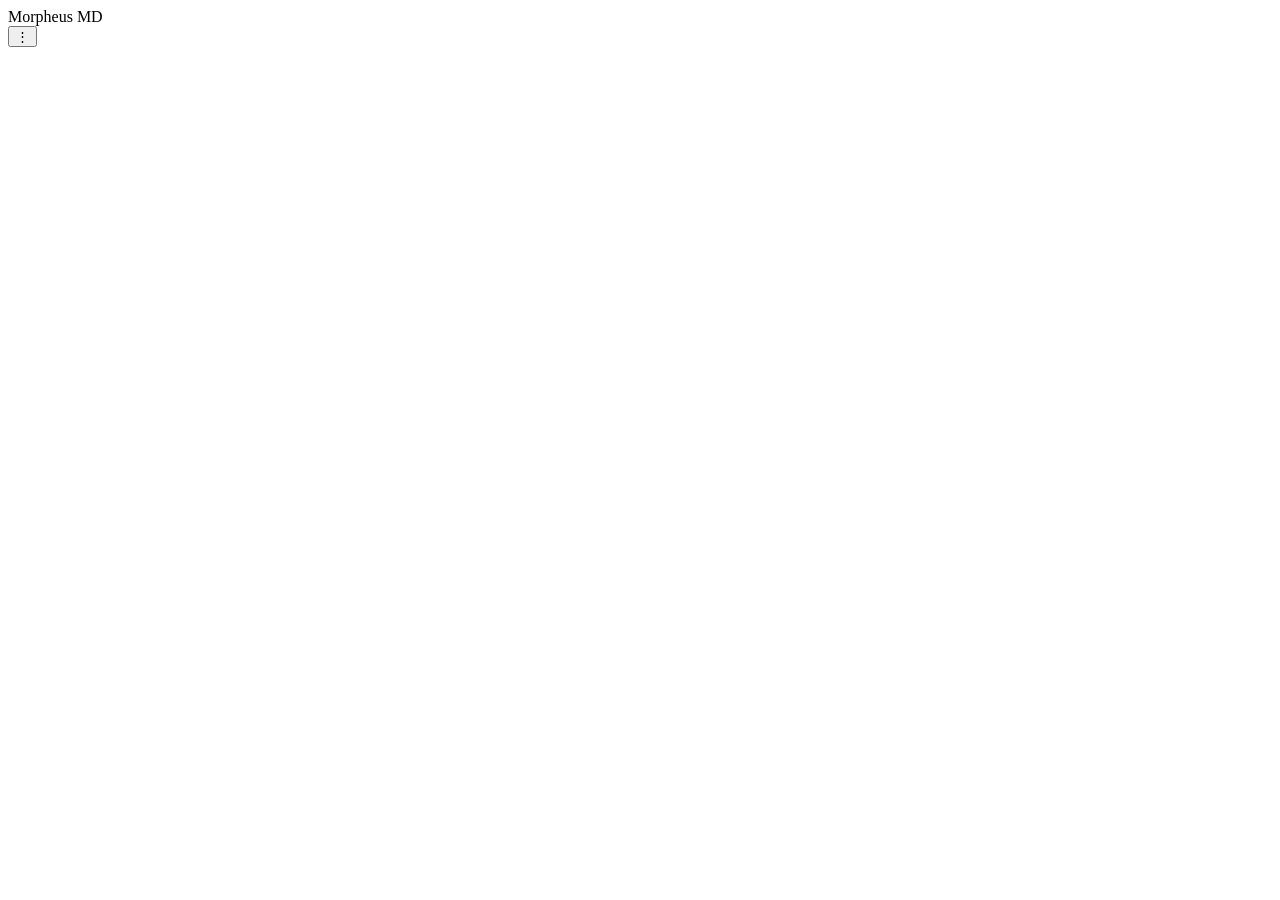
==== index.html @ f4f874bb "Add files via upload" ====
<!doctype html>
<html lang="es">
<head>
<meta charset="utf-8">
<meta name="viewport" content="width=device-width, initial-scale=1, viewport-fit=cover">
<meta name="theme-color" content="#0b5563">
<title>Morpheus MD</title>
<link rel="stylesheet" href="css/app.css">
<link rel="manifest" href="manifest.webmanifest">
<link rel="icon" type="image/png" sizes="192x192" href="img/icono-192.png">
<link rel="apple-touch-icon" href="img/icono-192.png">
<meta name="apple-mobile-web-app-capable" content="yes">
<meta name="mobile-web-app-capable" content="yes">
<meta name="apple-mobile-web-app-title" content="Morpheus MD">
<meta name="apple-mobile-web-app-status-bar-style" content="black-translucent">
</head>
<body>
<header id="barra">
  <button id="btnAtras" class="icono" aria-label="Atrás" hidden>&#8592;</button>
  <div id="titulo">Morpheus MD</div>
  <button id="btnMenu" class="icono" aria-label="Menú">&#8942;</button>
</header>
<nav id="secciones" hidden></nav>
<main id="vista"></main>
<div id="pie" hidden>
  <span id="estadoGuardado">Guardado</span>
  <button id="btnPdf" class="primario">Ver / PDF</button>
</div>
<div id="capa" hidden></div>
<div id="aviso" hidden></div>
<script src="lib/jspdf.umd.min.js"></script>
<script src="js/imgs.js"></script>
<script src="js/store.js"></script>
<script src="js/cuenta.js"></script>
<script src="js/legal.js"></script>
<script src="js/calc.js"></script>
<script src="js/pistas.js"></script>
<script src="js/obs.js"></script>
<script src="js/pdf.js"></script>
<script src="js/visor.js"></script>
<script src="js/fuentes.js"></script>
<script src="js/extras.js"></script>
<script src="js/app.js"></script>
<script>
  // Versión web: se instala como app y funciona sin internet (no aplica dentro de la app Android)
  if (!window.Nativo && "serviceWorker" in navigator && /^https?:/.test(location.protocol)) window.addEventListener("load", () => navigator.serviceWorker.register("sw.js").catch(() => {}));
</script>
</body>
</html>
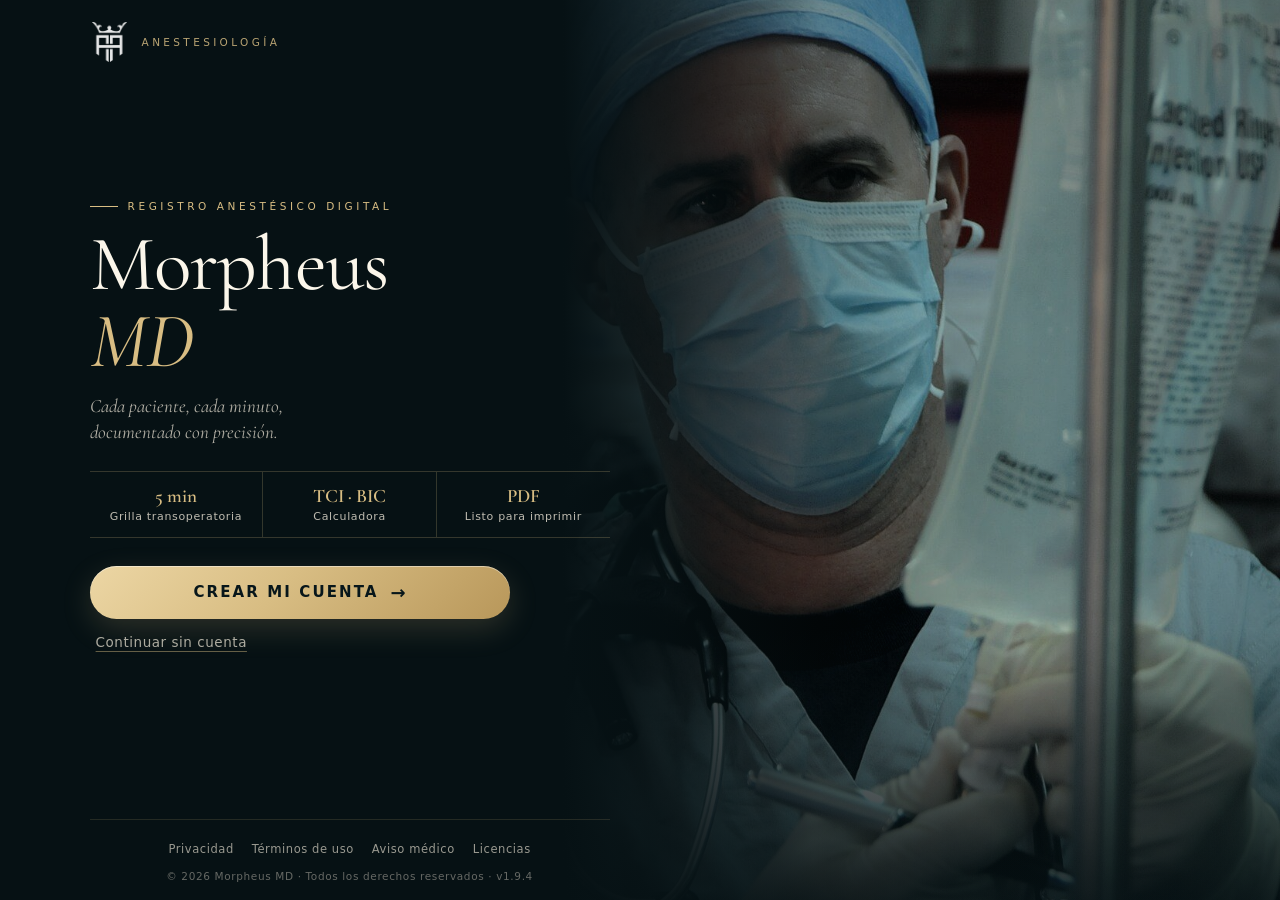
==== commit a94fba5e: "Add files via upload" ====
--- a/index.html
+++ b/index.html
@@ -43,7 +43,12 @@
 <script src="js/app.js"></script>
 <script>
   // Versión web: se instala como app y funciona sin internet (no aplica dentro de la app Android)
-  if (!window.Nativo && "serviceWorker" in navigator && /^https?:/.test(location.protocol)) window.addEventListener("load", () => navigator.serviceWorker.register("sw.js").catch(() => {}));
+  if (!window.Nativo && "serviceWorker" in navigator && /^https?:/.test(location.protocol)) {
+    // Si llega una versión nueva, la página se recarga sola una vez para usarla (sin tener que cerrar y abrir)
+    const habia = !!navigator.serviceWorker.controller; let recargado = false;
+    navigator.serviceWorker.addEventListener("controllerchange", () => { if (habia && !recargado) { recargado = true; location.reload(); } });
+    window.addEventListener("load", () => navigator.serviceWorker.register("sw.js").then((r) => r.update()).catch(() => {}));
+  }
 </script>
 </body>
 </html>
--- a/css/app.css
+++ b/css/app.css
@@ -0,0 +1,263 @@
+[hidden]{display:none!important}
+:root{
+  --pri:#0b5563; --pri2:#0e7285; --acento:#e8f4f6; --fondo:#f3f6f7; --tarjeta:#fff;
+  --texto:#1b2528; --suave:#5f6f74; --borde:#d5dfe2; --peligro:#b3261e; --ok:#1e7d3a;
+  --radio:12px;
+}
+*{box-sizing:border-box;-webkit-tap-highlight-color:transparent}
+html,body{margin:0;padding:0;background:var(--fondo);color:var(--texto);
+  font-family:system-ui,-apple-system,"Segoe UI",Roboto,sans-serif;font-size:16px}
+button{font:inherit;cursor:pointer}
+#barra{position:sticky;top:0;z-index:20;display:flex;align-items:center;gap:6px;
+  background:var(--pri);color:#fff;padding:10px 8px;min-height:56px;padding-top:max(10px,env(safe-area-inset-top))}
+#titulo{flex:1;font-weight:600;font-size:18px;white-space:nowrap;overflow:hidden;text-overflow:ellipsis;padding-left:6px}
+.icono{background:none;border:0;color:inherit;font-size:24px;width:44px;height:44px;border-radius:50%}
+.icono:active{background:rgba(255,255,255,.15)}
+#secciones{position:sticky;top:56px;z-index:19;display:flex;gap:6px;overflow-x:auto;
+  background:#fff;padding:8px;border-bottom:1px solid var(--borde);scrollbar-width:none}
+#secciones::-webkit-scrollbar{display:none}
+#secciones button{flex:0 0 auto;border:1px solid var(--borde);background:#fff;border-radius:18px;
+  padding:6px 12px;font-size:14px;color:var(--texto)}
+#secciones button.activo{background:var(--pri);border-color:var(--pri);color:#fff}
+#vista{padding:12px 12px 96px;max-width:760px;margin:0 auto}
+#pie{position:fixed;left:0;right:0;bottom:0;z-index:20;display:flex;align-items:center;gap:10px;
+  background:#fff;border-top:1px solid var(--borde);padding:10px 14px;padding-bottom:max(10px,env(safe-area-inset-bottom))}
+#estadoGuardado{flex:1;color:var(--suave);font-size:13px}
+.primario{background:var(--pri);color:#fff;border:0;border-radius:10px;padding:11px 20px;font-weight:600}
+.primario:active{background:var(--pri2)}
+.secundario{background:#fff;color:var(--pri);border:1px solid var(--pri);border-radius:10px;padding:10px 16px;font-weight:600}
+.peligro{background:#fff;color:var(--peligro);border:1px solid var(--peligro);border-radius:10px;padding:10px 16px}
+.chico{padding:6px 10px;font-size:13px;border-radius:8px}
+
+.tarjeta{background:var(--tarjeta);border-radius:var(--radio);padding:14px;margin-bottom:12px;
+  box-shadow:0 1px 2px rgba(0,0,0,.06);border:1px solid #e3eaec}
+.tarjeta h2{margin:0 0 12px;font-size:16px;color:var(--pri);text-transform:uppercase;letter-spacing:.3px}
+.tarjeta h3{margin:14px 0 8px;font-size:14px;color:var(--suave)}
+.rejilla{display:grid;grid-template-columns:repeat(auto-fill,minmax(140px,1fr));gap:10px}
+.rejilla.ancha{grid-template-columns:repeat(auto-fill,minmax(220px,1fr))}
+.campo{display:flex;flex-direction:column;gap:4px;min-width:0}
+.campo.completo{grid-column:1/-1}
+.campo>span{font-size:12.5px;color:var(--suave);font-weight:500}
+.campo input,.campo select,.campo textarea{font:inherit;font-size:16px;padding:10px;border:1px solid var(--borde);
+  border-radius:9px;background:#fff;color:var(--texto);width:100%;min-width:0}
+.campo input:focus,.campo select:focus,.campo textarea:focus{outline:2px solid var(--pri2);border-color:transparent}
+.campo textarea{min-height:90px;resize:vertical}
+.con-unidad{display:flex;align-items:center;gap:6px}
+.con-unidad input{flex:1}
+.con-unidad em{font-style:normal;color:var(--suave);font-size:13px;white-space:nowrap}
+.calc input{background:var(--acento)}
+.nota{font-size:12.5px;color:var(--suave);margin:6px 0 0}
+
+.opciones{display:flex;flex-wrap:wrap;gap:8px}
+.opcion{border:1px solid var(--borde);background:#fff;border-radius:22px;padding:8px 14px;font-size:15px;color:var(--texto);
+  display:inline-flex;align-items:center;gap:6px;user-select:none}
+.opcion.sel{background:var(--pri);color:#fff;border-color:var(--pri)}
+.opcion img{height:44px;border-radius:6px;background:#fff}
+.opcion.img{flex-direction:column;border-radius:12px;padding:8px}
+.grupo{margin-bottom:12px}
+.grupo>.etq{font-size:12.5px;color:var(--suave);font-weight:500;margin-bottom:6px}
+.check{display:flex;align-items:center;gap:10px;padding:9px 4px;border-bottom:1px solid #eef2f3;font-size:15px}
+.check:last-child{border-bottom:0}
+.check input[type=checkbox]{width:22px;height:22px;accent-color:var(--pri);flex:0 0 auto}
+.check .det{flex:1;display:flex;gap:6px;align-items:center}
+.check .det input{flex:1;font:inherit;font-size:15px;padding:8px;border:1px solid var(--borde);border-radius:8px;min-width:0}
+.check .det em{font-style:normal;color:var(--suave);font-size:13px}
+.check label{flex:0 0 auto;min-width:120px}
+.subbloque{border-left:3px solid var(--acento);padding-left:10px;margin:8px 0 4px}
+
+.tabla{width:100%;border-collapse:collapse;font-size:14px}
+.tabla th,.tabla td{border:1px solid var(--borde);padding:0;text-align:center}
+.tabla th{background:var(--acento);font-weight:600;padding:6px 4px;font-size:12.5px}
+.tabla td.etq{text-align:left;padding:6px;font-size:13px;background:#fafcfc;white-space:nowrap}
+.tabla td input{width:100%;border:0;padding:9px 4px;font:inherit;font-size:15px;text-align:center;background:transparent;min-width:44px}
+.tabla td input:focus{outline:2px solid var(--pri2)}
+.tabla tr.sub td{background:#f0f4f5;font-weight:600;padding:7px 4px}
+.tabla tr.total td{background:var(--pri);color:#fff;font-weight:600;padding:7px 4px}
+.desplaza{overflow-x:auto}
+
+.lista{list-style:none;margin:0;padding:0}
+.item{background:#fff;border:1px solid #e3eaec;border-radius:12px;padding:12px 14px;margin-bottom:10px;display:flex;gap:10px;align-items:center}
+.item .txt{flex:1;min-width:0}
+.item b{display:block;white-space:nowrap;overflow:hidden;text-overflow:ellipsis}
+.item small{color:var(--suave);display:block;margin-top:2px;white-space:nowrap;overflow:hidden;text-overflow:ellipsis}
+.buscar{width:100%;font:inherit;padding:12px 14px;border:1px solid var(--borde);border-radius:12px;margin-bottom:12px;background:#fff}
+.fab{position:fixed;right:18px;bottom:22px;z-index:21;background:var(--pri);color:#fff;border:0;border-radius:18px;
+  padding:16px 22px;font-size:16px;font-weight:600;box-shadow:0 4px 12px rgba(0,0,0,.25)}
+.vacio{text-align:center;color:var(--suave);padding:40px 20px}
+.vacio b{display:block;font-size:18px;color:var(--texto);margin-bottom:6px}
+
+#capa{position:fixed;inset:0;z-index:40;background:rgba(0,0,0,.45);display:flex;align-items:flex-end;justify-content:center}
+.hoja{background:#fff;width:100%;max-width:640px;max-height:92vh;overflow:auto;border-radius:18px 18px 0 0;padding:16px;
+  padding-bottom:max(16px,env(safe-area-inset-bottom))}
+.hoja h2{margin:0 0 12px;font-size:18px}
+.hoja .acciones{display:flex;gap:10px;justify-content:flex-end;margin-top:14px;flex-wrap:wrap}
+.menu button{display:block;width:100%;text-align:left;background:none;border:0;padding:14px 8px;font-size:16px;border-bottom:1px solid #eef2f3;color:var(--texto)}
+#aviso{position:fixed;left:50%;bottom:90px;transform:translateX(-50%);z-index:50;background:#263238;color:#fff;
+  padding:10px 16px;border-radius:10px;font-size:14px;max-width:90vw}
+
+.segmento{display:flex;border:1px solid var(--pri);border-radius:10px;overflow:hidden}
+.segmento button{flex:1;border:0;background:#fff;color:var(--pri);padding:9px 4px;font-size:14px}
+.segmento button.sel{background:var(--pri);color:#fff}
+.registro{display:flex;align-items:center;gap:10px;padding:10px;border:1px solid #e3eaec;border-radius:10px;margin-bottom:8px;background:#fff}
+.registro .hora{font-weight:700;color:var(--pri);min-width:52px}
+.registro .datos{flex:1;font-size:13.5px;color:var(--texto);line-height:1.35}
+.grafica{width:100%;background:#fff;border:1px solid var(--borde);border-radius:10px}
+.fila-btn{display:flex;gap:8px;flex-wrap:wrap;margin-top:10px}
+.firma{width:100%;height:190px;border:1px dashed var(--pri);border-radius:10px;background:#fff;touch-action:none;display:block}
+.firma-img{max-width:100%;max-height:140px;border:1px solid var(--borde);border-radius:8px;background:#fff}
+.logo-prev{height:56px;max-width:120px;object-fit:contain;border:1px solid var(--borde);border-radius:8px;background:#fff;padding:4px}
+.chipsede{display:inline-block;font-size:11.5px;background:var(--acento);color:var(--pri);padding:2px 8px;border-radius:10px;margin-top:4px}
+.leyenda{font-size:12px;color:var(--suave);display:flex;gap:12px;flex-wrap:wrap;margin-top:6px}
+.leyenda i{font-style:normal;font-weight:700}
+.check{flex-wrap:wrap}
+.check .det{flex:1 1 170px;min-width:0}
+.con-unidad input[type=time]{min-width:112px}
+.rejilla.tiempos{grid-template-columns:repeat(auto-fill,minmax(230px,1fr))}
+.check .det{flex:1 1 110px}
+.tabla{table-layout:fixed}
+.tabla td.etq{white-space:normal;word-break:break-word;line-height:1.2}
+.tabla th input{width:100%;min-width:0;border:0;background:transparent;text-align:center}
+.tabla td input{min-width:0}
+.tabla.ab{min-width:600px}
+.tabla tr.total td{font-size:12.5px}
+
+.formula{background:#f4f8f9;border:1px solid var(--borde);border-left:4px solid var(--pri);border-radius:8px;padding:10px 12px;margin:10px 0;font-family:ui-monospace,Menlo,Consolas,monospace;font-size:13.5px;white-space:pre-wrap;color:var(--texto)}
+
+.pista{border:1px solid #e3eaec;border-left:5px solid #607d8b;border-radius:10px;padding:10px 12px;margin-bottom:12px;background:#fff}
+.pista-t{display:flex;justify-content:space-between;gap:8px;font-weight:600;margin-bottom:8px;color:var(--suave)}
+.pista-t b{font-size:15px}
+.punto{display:inline-block;width:10px;height:10px;border-radius:50%;margin-right:2px}
+.evento{display:flex;align-items:center;gap:10px;padding:6px 0;border-bottom:1px solid #eef2f3;font-size:14px}
+.evento span{flex:1}
+.evento .icono{width:34px;height:34px;font-size:16px;color:var(--pri)}
+.selpista{font:inherit;font-size:16px;padding:10px;border:1px solid var(--borde);border-radius:9px;width:100%;background:#fff}
+
+#visor{position:fixed;inset:0;z-index:45;background:#525659;display:flex;flex-direction:column}
+.vs-barra{display:flex;align-items:center;gap:4px;background:var(--pri);color:#fff;padding:6px 6px;padding-top:max(6px,env(safe-area-inset-top));min-height:52px}
+.vs-tit{flex:1;font-weight:600;font-size:15px;white-space:nowrap;overflow:hidden;text-overflow:ellipsis}
+#vsZoom{font-size:13px;min-width:44px;text-align:center}
+.vs-area{flex:1;overflow:auto;-webkit-overflow-scrolling:touch;touch-action:pan-x pan-y}
+.vs-hojas{width:100%;padding:10px;box-sizing:border-box}
+.vs-hoja{background:#fff;margin:0 auto 12px;box-shadow:0 2px 8px rgba(0,0,0,.4);width:100%}
+.vs-hoja canvas{width:100%;height:100%;display:block}
+.vs-cargando{color:#fff;text-align:center;padding:60px 20px;font-size:15px;line-height:1.5}
+.vs-acciones{display:grid;grid-template-columns:repeat(4,1fr);gap:6px;background:#fff;padding:8px;padding-bottom:max(8px,env(safe-area-inset-bottom))}
+.vs-acciones button{padding:8px 2px;font-size:12px;line-height:1.2;display:flex;flex-direction:column;align-items:center;gap:3px;min-width:0}
+.vs-acciones button i{font-style:normal;font-size:20px}
+
+/* ---------- Bienvenida ---------- */
+@font-face{font-family:'Cormorant';src:url(../fonts/cormorant-garamond-latin-400-normal.woff2) format('woff2');font-weight:400;font-style:normal;font-display:swap}
+@font-face{font-family:'Cormorant';src:url(../fonts/cormorant-garamond-latin-400-italic.woff2) format('woff2');font-weight:400;font-style:italic;font-display:swap}
+@font-face{font-family:'Cormorant';src:url(../fonts/cormorant-garamond-latin-600-normal.woff2) format('woff2');font-weight:600;font-style:normal;font-display:swap}
+#bienvenida{--oro:#d8bd83;--oro2:#b8975a;--crema:#f4ecdc;--tinta:#07161a;
+  position:fixed;inset:0;z-index:30;overflow-y:auto;color:var(--crema);
+  background:radial-gradient(120% 80% at 80% 10%,#16393e 0%,#0b2226 45%,#061114 100%);
+  display:flex;flex-direction:column;padding:calc(var(--sa-top,0px) + 22px) 26px calc(var(--sa-bottom,0px) + 18px)}
+#bienvenida .bv-fondo{position:absolute;inset:0;pointer-events:none;overflow:hidden}
+#bienvenida .bv-fondo svg{position:absolute;right:-8%;top:0;height:100%;width:auto;min-width:100%;opacity:.95}
+#bienvenida .bv-fondo::after{content:"";position:absolute;inset:0;
+  background:linear-gradient(180deg,rgba(6,17,20,0) 30%,rgba(6,17,20,.72) 62%,#061114 92%)}
+#bienvenida>*:not(.bv-fondo):not(.bv-foto){position:relative;z-index:1}
+.bv-top{display:flex;align-items:center;gap:12px}
+.bv-top img{height:40px;width:40px;object-fit:contain;opacity:.9}
+.bv-top span{font-size:10.5px;letter-spacing:.32em;text-transform:uppercase;color:var(--oro);opacity:.85}
+.bv-centro{margin-top:auto;padding-top:40px}
+.bv-kicker{display:flex;align-items:center;gap:10px;font-size:10.5px;letter-spacing:.34em;text-transform:uppercase;color:var(--oro)}
+.bv-kicker::before{content:"";width:28px;height:1px;background:var(--oro)}
+.bv-titulo{font-family:'Cormorant',Georgia,'Noto Serif',serif;font-weight:400;font-size:52px;line-height:.98;margin:14px 0 14px;letter-spacing:-.01em;color:#fbf6ea}
+.bv-titulo i{font-style:italic;color:var(--oro)}
+.bv-lema{font-family:'Cormorant',Georgia,serif;font-style:italic;font-size:19px;line-height:1.35;color:rgba(244,236,220,.72);margin:0;max-width:30ch}
+.bv-rasgos{display:flex;margin:26px 0 28px;border-top:1px solid rgba(216,189,131,.22);border-bottom:1px solid rgba(216,189,131,.22)}
+.bv-rasgos div{flex:1;padding:12px 4px;text-align:center;font-size:11px;letter-spacing:.06em;color:rgba(244,236,220,.78);line-height:1.3}
+.bv-rasgos div+div{border-left:1px solid rgba(216,189,131,.22)}
+.bv-rasgos b{display:block;font-family:'Cormorant',Georgia,serif;font-weight:600;font-size:19px;letter-spacing:0;color:var(--oro);margin-bottom:2px}
+.bv-entrar{width:100%;display:flex;align-items:center;justify-content:center;gap:12px;border:0;border-radius:999px;padding:16px 22px;
+  font-size:15px;font-weight:600;letter-spacing:.14em;text-transform:uppercase;color:var(--tinta);
+  background:linear-gradient(135deg,#ecd6a4 0%,#d8bd83 45%,#b8975a 100%);box-shadow:0 10px 30px rgba(216,189,131,.18),inset 0 1px 0 rgba(255,255,255,.45)}
+.bv-entrar:active{transform:scale(.985)}
+.bv-entrar span{font-size:18px;letter-spacing:0}
+.bv-sec{display:block;margin:14px auto 0;background:none;border:0;color:rgba(244,236,220,.7);font-size:13.5px;letter-spacing:.04em;text-decoration:underline;text-underline-offset:4px;text-decoration-color:rgba(216,189,131,.45)}
+.bv-pie{margin-top:30px;padding-top:16px;border-top:1px solid rgba(216,189,131,.14);text-align:center}
+.bv-links{display:flex;flex-wrap:wrap;justify-content:center;gap:4px 14px}
+.bv-links button{background:none;border:0;padding:6px 2px;color:rgba(244,236,220,.62);font-size:11.5px;letter-spacing:.05em}
+.bv-links button:active{color:var(--oro)}
+.bv-copy{margin-top:8px;font-size:10.5px;letter-spacing:.06em;color:rgba(244,236,220,.4)}
+.hoja.legal h2{font-family:'Cormorant',Georgia,serif;font-weight:600;font-size:24px;color:var(--pri)}
+.hoja.legal p{line-height:1.5;font-size:14.5px;color:#2a3538;margin:0 0 10px}
+@media (prefers-reduced-motion:no-preference){
+  #bienvenida .bv-centro>*,#bienvenida .bv-pie{animation:bvSube .9s cubic-bezier(.2,.7,.2,1) both}
+  #bienvenida .bv-centro>*:nth-child(2){animation-delay:.08s}#bienvenida .bv-centro>*:nth-child(3){animation-delay:.16s}
+  #bienvenida .bv-centro>*:nth-child(4){animation-delay:.24s}#bienvenida .bv-centro>*:nth-child(5){animation-delay:.32s}
+  #bienvenida .bv-pie{animation-delay:.45s}
+  #bienvenida .bv-fondo svg{animation:bvAparece 1.6s ease both}
+}
+@keyframes bvSube{from{opacity:0;transform:translateY(14px)}to{opacity:1;transform:none}}
+@keyframes bvAparece{from{opacity:0}to{opacity:.95}}
+@media (min-height:760px){.bv-titulo{font-size:58px}}
+@media (max-height:700px){#bienvenida .bv-mon{display:none}.bv-titulo{font-size:46px}}
+
+/* portada con fotografía */
+#bienvenida .bv-foto{position:absolute;inset:0;z-index:0;pointer-events:none;background:#061114;overflow:hidden}
+#bienvenida .bv-foto img{position:absolute;left:0;top:0;width:100%;height:72%;object-fit:cover;object-position:50% 15%;
+  filter:saturate(.72) contrast(1.06) brightness(.82)}
+#bienvenida .bv-foto::before{content:"";position:absolute;inset:0;z-index:1;
+  background:linear-gradient(180deg,rgba(6,17,20,.6) 0%,rgba(6,17,20,0) 14%,rgba(6,17,20,0) 30%,rgba(6,17,20,.5) 46%,rgba(6,17,20,.88) 60%,#061114 72%),
+             linear-gradient(135deg,rgba(22,57,62,.35),rgba(216,189,131,.10))}
+#bienvenida .bv-credito{position:absolute;right:10px;top:calc(var(--sa-top,0px) + 6px);font-size:8.5px;color:rgba(244,236,220,.35);letter-spacing:.04em}
+
+/* ---------- Extras ---------- */
+.ex-banner{width:100%;display:flex;align-items:center;justify-content:space-between;gap:10px;margin:0 0 12px;padding:14px 16px;border:0;border-radius:14px;text-align:left;
+  color:#f4ecdc;background:linear-gradient(135deg,#0b2226 0%,#16393e 60%,#23484b 100%);box-shadow:0 2px 10px rgba(6,17,20,.18)}
+.ex-banner b{display:block;font-family:'Cormorant',Georgia,serif;font-weight:600;font-size:22px;color:#e6cf9c;letter-spacing:.01em}
+.ex-banner small{display:block;font-size:12.5px;color:rgba(244,236,220,.78);margin-top:2px}
+.ex-banner em{font-style:normal;font-size:11px;letter-spacing:.08em;text-transform:uppercase;color:#d8bd83;white-space:nowrap}
+.ex-intro{background:linear-gradient(135deg,#0b2226,#16393e);border:0;color:#f4ecdc}
+.ex-intro h2{font-family:'Cormorant',Georgia,serif;text-transform:none;font-size:30px;font-weight:600;color:#fbf6ea;margin:2px 0 6px;letter-spacing:0}
+.ex-intro .nota{color:rgba(244,236,220,.75)}
+.ex-marca{font-size:10.5px;letter-spacing:.3em;text-transform:uppercase;color:#d8bd83}
+.med{border:1px solid var(--borde);border-radius:12px;padding:12px;margin-bottom:10px;background:#fbfdfd}
+.rejilla.labs{grid-template-columns:repeat(auto-fill,minmax(78px,1fr))}
+.rejilla.labs .campo.doble{grid-column:span 2}
+.rejilla.labs input{padding:8px 6px;font-size:15px}
+
+/* ---------- Pantallas grandes (versión web en PC / laptop y tablets apaisadas) ---------- */
+@media (min-width: 900px) {
+  #vista { max-width: 1080px; padding: 18px 24px 110px; }
+  #secciones { justify-content: center; flex-wrap: wrap; }
+  #capa { align-items: center; }
+  .hoja { border-radius: 18px; max-height: 86vh; max-width: 720px; }
+  .rejilla.ancha { grid-template-columns: repeat(auto-fill, minmax(260px, 1fr)); }
+  #pie { padding-left: max(24px, calc((100vw - 1080px) / 2 + 24px)); padding-right: max(24px, calc((100vw - 1080px) / 2 + 24px)); }
+  .fab { right: max(24px, calc((100vw - 1080px) / 2 + 24px)); }
+  /* portada: foto a la derecha y texto a la izquierda */
+  #bienvenida { padding-left: 7vw; padding-right: 7vw; }
+  #bienvenida .bv-foto img { left: auto; right: 0; width: 58%; height: 100%; object-position: 50% 20%; }
+  #bienvenida .bv-foto::before { background: linear-gradient(90deg, #061114 0%, #061114 44%, rgba(6,17,20,.82) 52%, rgba(6,17,20,.35) 64%, rgba(6,17,20,.12) 80%, rgba(6,17,20,.3) 100%),
+                                             linear-gradient(0deg, rgba(6,17,20,.85) 0%, rgba(6,17,20,0) 30%); }
+  #bienvenida .bv-centro { max-width: 520px; margin-top: auto; margin-bottom: auto; padding-top: 0; }
+  #bienvenida .bv-pie { max-width: 520px; }
+  #bienvenida .bv-titulo { font-size: 78px !important; }
+  .bv-entrar { max-width: 420px; }
+  .bv-sec { margin-left: 0; }
+}
+/* medicación coadyuvante */
+.coad{padding:8px 0 10px;border-bottom:1px solid var(--borde)}
+.coad:last-of-type{border-bottom:0}
+.coad-med{display:flex;gap:6px;align-items:center;margin:6px 0 6px 30px}
+.coad-med input,.coad-med select{min-width:0;font-size:15px;padding:8px;border:1px solid var(--borde);border-radius:8px;background:#fff;color:var(--texto)}
+.coad-med input:first-child{flex:1}
+.coad-med .dosis{flex:0 0 64px;text-align:right}
+.coad-med select{flex:0 0 70px}
+.coad-med .quitar{flex:0 0 34px;height:34px;border-radius:50%;border:1px solid var(--borde);background:#fff;color:#a33;font-size:20px;line-height:1;padding:0}
+.coad-chips{margin:6px 0 2px 30px;gap:6px}
+.opcion.chico{padding:5px 11px;font-size:13px}
+/* nombres guardados del equipo */
+.nombres{display:flex;flex-wrap:wrap;gap:6px;margin:-2px 0 10px}
+.nombres .opcion{padding:4px 10px;font-size:13px}
+.nombres .opcion.sel{background:var(--pri);color:#fff}
+.nombres .editar{border-style:dashed;color:var(--suave,#667)}
+/* vía / catéter por botones */
+.via{display:flex;flex-direction:column;gap:8px;margin:2px 0 4px}
+.via-fila{display:flex;flex-wrap:wrap;align-items:center;gap:8px}
+.via-fila>span{flex:0 0 96px;font-size:14px;color:var(--suave,#5b6770)}
+.via .segmento button{padding:7px 12px;font-size:14px}
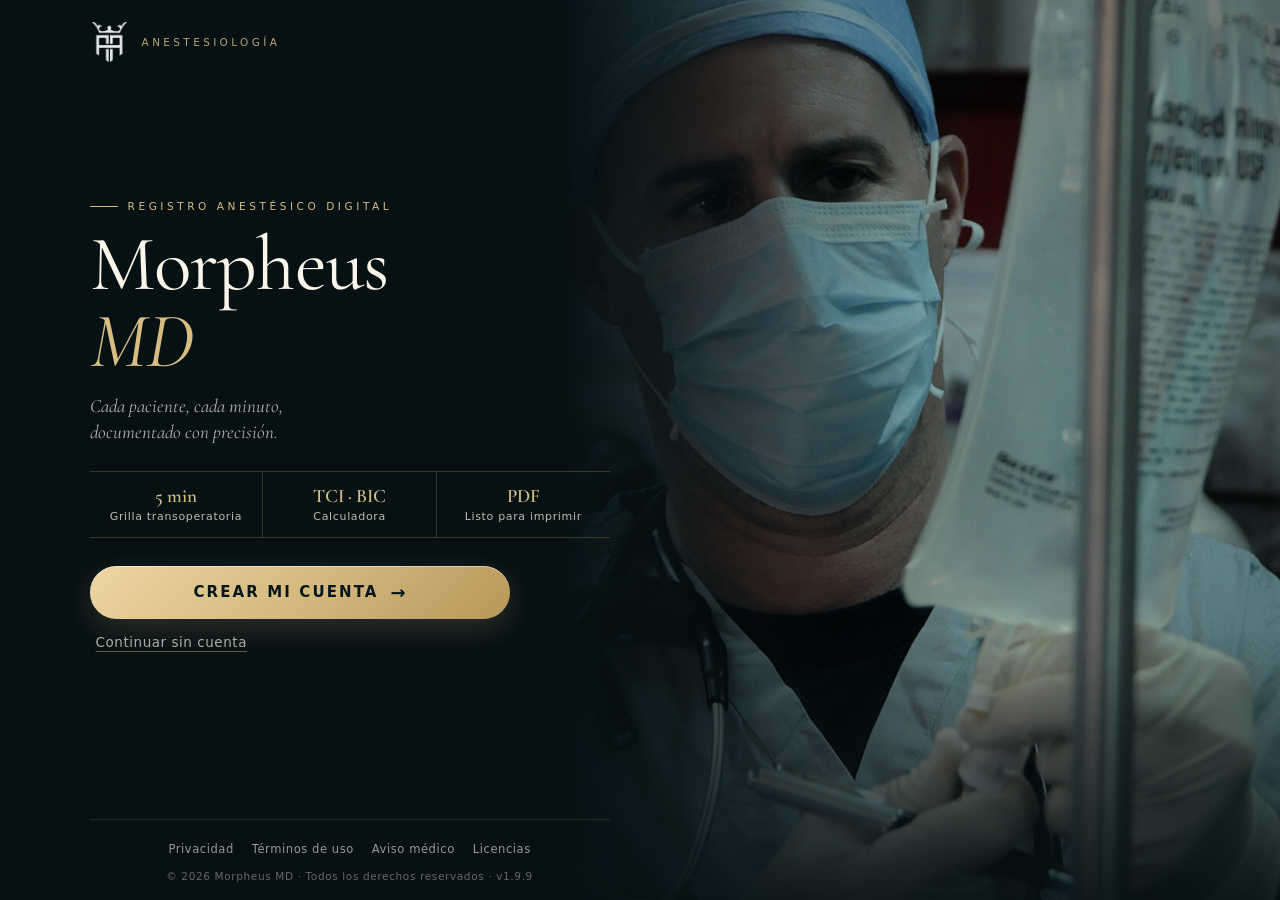
==== commit 3431a596: "Add files via upload" ====
--- a/index.html
+++ b/index.html
@@ -18,6 +18,7 @@
 <header id="barra">
   <button id="btnAtras" class="icono" aria-label="Atrás" hidden>&#8592;</button>
   <div id="titulo">Morpheus MD</div>
+  <button id="btnSOS" class="icono sos" aria-label="Crisis" title="Crisis: algoritmos de emergencia" hidden>SOS</button>
   <button id="btnMenu" class="icono" aria-label="Menú">&#8942;</button>
 </header>
 <nav id="secciones" hidden></nav>
@@ -40,6 +41,8 @@
 <script src="js/visor.js"></script>
 <script src="js/fuentes.js"></script>
 <script src="js/extras.js"></script>
+<script src="js/guias-datos.js"></script>
+<script src="js/crisis.js"></script>
 <script src="js/app.js"></script>
 <script>
   // Versión web: se instala como app y funciona sin internet (no aplica dentro de la app Android)
--- a/css/app.css
+++ b/css/app.css
@@ -261,3 +261,70 @@
 .via-fila{display:flex;flex-wrap:wrap;align-items:center;gap:8px}
 .via-fila>span{flex:0 0 96px;font-size:14px;color:var(--suave,#5b6770)}
 .via .segmento button{padding:7px 12px;font-size:14px}
+/* inducción y reversión: dosis por peso */
+.ind-med{margin-left:0}
+.ind-med .letra{flex:0 0 22px;font-size:13px;color:var(--suave)}
+.ind-chips{margin-left:0}
+.guia-dosis{margin:0 0 8px 28px;font-size:12.5px;line-height:1.45}
+.guia-dosis:empty{display:none}
+.rev .rev-med .dosis{flex:0 0 96px}
+.rev .rev-med select{flex:0 0 78px}
+.opcion.chico small{font-size:11.5px}
+.opcion.dos{display:inline-flex;flex-direction:column;align-items:center;line-height:1.2;padding:5px 10px}
+.opcion.dos small{display:block;font-size:11px;opacity:.7}
+.opcion.dos small:empty{display:none}
+.guia-dosis details{margin-top:2px}
+.guia-dosis summary{cursor:pointer;color:var(--pri);font-weight:600;display:inline}
+.guia-dosis details[open] summary{margin-right:6px}
+/* guías de consulta */
+.item .flecha{color:var(--suave);font-size:22px;margin-left:auto}
+.guia-cab h2{margin-bottom:6px}
+.guia-resumen{margin:0;font-size:15px;line-height:1.5}
+.guia-items{margin:0;padding-left:18px;line-height:1.5}
+.guia-items li{margin:0 0 7px}
+.guia-alerta{border-left:4px solid #b3261e;background:#fdf3f2}
+.guia-alerta h2{color:#b3261e}
+.guia-tabla{font-size:13px;width:100%;table-layout:auto}
+.guia-tabla.ancha{min-width:520px}
+.guia-tabla th{text-align:left;vertical-align:bottom}
+.guia-tabla td,.guia-tabla th{padding:5px 6px}
+.guia-tabla td{text-align:left;vertical-align:top;line-height:1.4;overflow-wrap:anywhere}
+.guia-tabla td:first-child{font-weight:600;min-width:72px;max-width:34%}
+.guia-fuentes{margin:0;padding-left:18px;font-size:13px;line-height:1.5}
+.guia-fuentes li{margin-bottom:6px;overflow-wrap:anywhere}
+.enlace-txt{color:var(--suave)}
+
+/* Calculadora TIVA · TCI · BIC */
+.calc-tabs button{font-size:16px;font-weight:600;padding:11px 4px}
+.bio{display:grid;grid-template-columns:repeat(auto-fill,minmax(104px,1fr));gap:8px;margin-top:10px}
+.bio-t{background:var(--acento);border-radius:10px;padding:8px 10px;display:flex;flex-direction:column;gap:2px}
+.bio-t b{font-size:18px;color:var(--pri)}
+.bio-t b em{font-style:normal;font-size:12px;color:var(--suave);font-weight:400}
+.bio-t small{font-size:11.5px;color:var(--suave);line-height:1.25}
+input.grande{font-weight:700;font-size:17px;color:var(--pri)}
+.calc-resumen{background:var(--acento);border-radius:10px;padding:10px 12px;margin-bottom:10px}
+.opcion[disabled]{opacity:.4}
+
+/* Modo crisis */
+#btnSOS{font-weight:800;font-size:13px;letter-spacing:.5px;color:#fff;background:#c62828;border-radius:8px;padding:6px 9px;margin-right:4px;width:auto;height:auto}
+#btnSOS.activa{animation:sosPulso 1.2s infinite}
+@keyframes sosPulso{0%,100%{box-shadow:0 0 0 0 rgba(255,255,255,.7)}50%{box-shadow:0 0 0 6px rgba(255,255,255,0)}}
+.cr-cab{position:sticky;top:var(--barra-h,64px);z-index:5;background:#8e1c1c;color:#fff;border-radius:0 0 14px 14px;padding:10px 12px 12px;margin:-4px -2px 12px;box-shadow:0 3px 10px rgba(0,0,0,.2)}
+.cr-tit b{display:block;font-size:16px}.cr-tit small{opacity:.85;font-size:12px}
+.cr-relojes{display:grid;grid-template-columns:repeat(auto-fit,minmax(96px,1fr));gap:8px;margin-top:8px}
+.cr-r{background:rgba(255,255,255,.14);border-radius:10px;padding:6px 8px}
+.cr-r small{display:block;font-size:11px;opacity:.85}.cr-r b{font-size:24px;font-variant-numeric:tabular-nums;letter-spacing:.5px}
+.cr-r.aviso{background:#f9a825;color:#222}.cr-r.alerta{background:#fff;color:#b71c1c;animation:sosPulso 1s infinite}
+.cr-barra{height:5px;background:rgba(255,255,255,.25);border-radius:3px;margin-top:4px;overflow:hidden}.cr-barra i{display:block;height:100%;width:0;background:#fff}
+.cr-paso{border:2px solid #c62828}
+.cr-paso h2{color:#b71c1c}
+.cr-items{margin:0;padding-left:20px;line-height:1.5}.cr-items li{margin:4px 0}
+.cr-bot{display:flex;flex-direction:column;gap:8px;margin-top:12px}.cr-bot button{font-size:16px;padding:13px 10px;width:100%}
+button.ok{background:#2e7d32;color:#fff;border-color:#2e7d32}
+.cr-rap{display:grid;grid-template-columns:repeat(auto-fill,minmax(140px,1fr));gap:8px}.cr-rap button{padding:12px 6px;font-size:14.5px}
+.cr-rap em{font-style:normal;background:var(--pri);color:#fff;border-radius:9px;padding:0 6px;margin-left:4px;font-size:12px}
+.cr-ref summary{font-weight:700;color:var(--pri);cursor:pointer}
+.cr-log{list-style:none;margin:0;padding:0;max-height:260px;overflow:auto;font-size:14px}.cr-log li{padding:5px 0;border-bottom:1px solid #eee}.cr-log b{font-variant-numeric:tabular-nums;margin-right:6px}
+.cr-escalera{list-style:none;margin:6px 0;padding:0;counter-reset:e}
+.cr-escalera li{margin:3px 0;padding:6px 10px;border-radius:8px;color:#fff;background:hsl(calc(45 - var(--n) * 6),85%,calc(52% - var(--n) * 2.5%));margin-left:calc(var(--n) * 10px)}
+.cr-activa{border:2px solid #c62828}
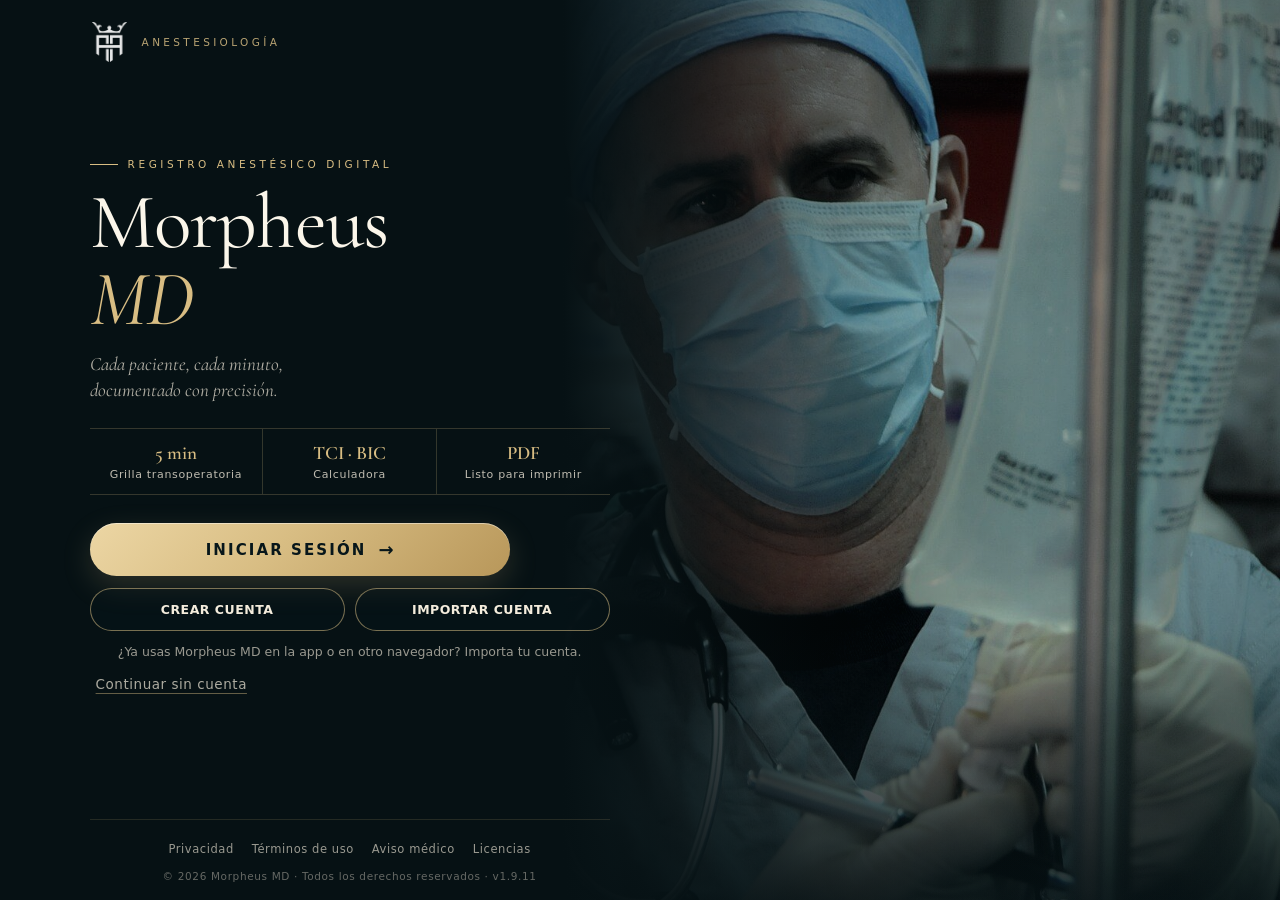
==== commit 0722bdd7: "Add files via upload" ====
--- a/index.html
+++ b/index.html
@@ -42,6 +42,7 @@
 <script src="js/fuentes.js"></script>
 <script src="js/extras.js"></script>
 <script src="js/guias-datos.js"></script>
+<script src="js/bloqueos-datos.js"></script>
 <script src="js/crisis.js"></script>
 <script src="js/app.js"></script>
 <script>
--- a/css/app.css
+++ b/css/app.css
@@ -177,6 +177,15 @@
 .bv-entrar:active{transform:scale(.985)}
 .bv-entrar span{font-size:18px;letter-spacing:0}
 .bv-sec{display:block;margin:14px auto 0;background:none;border:0;color:rgba(244,236,220,.7);font-size:13.5px;letter-spacing:.04em;text-decoration:underline;text-underline-offset:4px;text-decoration-color:rgba(216,189,131,.45)}
+.bv-fila{display:flex;gap:10px;margin-top:12px}
+.bv-borde{flex:1;min-width:0;border:1px solid rgba(216,189,131,.55);border-radius:999px;padding:13px 6px;background:rgba(7,22,26,.35);
+  color:var(--crema);font-size:clamp(11px,3.2vw,12.5px);font-weight:600;letter-spacing:.04em;text-transform:uppercase;white-space:nowrap}
+.bv-borde:active{background:rgba(216,189,131,.14)}
+.bv-ayuda{margin:12px 4px 0;text-align:center;font-size:12.5px;line-height:1.4;color:rgba(244,236,220,.62)}
+.bv-links2{display:flex;flex-wrap:wrap;justify-content:center;gap:4px 18px;margin-top:12px}
+.bv-links2 button{background:none;border:0;padding:6px 2px;color:rgba(244,236,220,.75);font-size:13px;letter-spacing:.04em;text-decoration:underline;text-underline-offset:4px;text-decoration-color:rgba(216,189,131,.45)}
+button.enlace{background:none;border:0;padding:0;color:var(--pri);font:inherit;text-decoration:underline;text-underline-offset:3px}
+ol.pasos{margin:0 0 8px;padding-left:20px;line-height:1.5}ol.pasos li{margin-bottom:6px}
 .bv-pie{margin-top:30px;padding-top:16px;border-top:1px solid rgba(216,189,131,.14);text-align:center}
 .bv-links{display:flex;flex-wrap:wrap;justify-content:center;gap:4px 14px}
 .bv-links button{background:none;border:0;padding:6px 2px;color:rgba(244,236,220,.62);font-size:11.5px;letter-spacing:.05em}
@@ -328,3 +337,28 @@
 .cr-escalera{list-style:none;margin:6px 0;padding:0;counter-reset:e}
 .cr-escalera li{margin:3px 0;padding:6px 10px;border-radius:8px;color:#fff;background:hsl(calc(45 - var(--n) * 6),85%,calc(52% - var(--n) * 2.5%));margin-left:calc(var(--n) * 10px)}
 .cr-activa{border:2px solid #c62828}
+/* Bloqueos regionales */
+.bq-tabs{display:flex;gap:6px;overflow-x:auto;scrollbar-width:none;padding-bottom:2px;margin:0 -2px}
+.bq-tabs::-webkit-scrollbar{display:none}
+.bq-tabs .opcion{flex:0 0 auto;padding:7px 12px;font-size:14px}
+.bq-ico{color:var(--pri2);font-size:13px;margin-right:6px}
+.bq-fig{margin:0 0 14px}
+.bq-fig img{width:100%;height:auto;border-radius:8px;border:1px solid var(--borde);background:#000;display:block;cursor:zoom-in}
+.bq-fig figcaption{font-size:13.5px;line-height:1.45;margin-top:6px}
+.bq-fig figcaption small{display:block;color:var(--suave);font-size:11.5px;margin-top:4px;line-height:1.4;word-break:break-word}
+.bq-dl{margin:0}
+.bq-dl dt{font-size:12.5px;color:var(--suave);font-weight:600;margin-top:8px}
+.bq-dl dd{margin:2px 0 0;line-height:1.45}
+a.secundario{display:inline-block;text-decoration:none;font-size:14px}
+.bq-res{margin-top:12px}
+.bq-barra{height:10px;border-radius:6px;background:var(--acento);overflow:hidden;margin:12px 0 4px}
+.bq-barra div{height:100%;background:var(--ok)}
+.bq-barra.ojo div{background:#c77700}.bq-barra.mal div{background:var(--peligro)}
+.bq-total{margin:4px 0 6px;font-size:15px}.bq-total.mal{color:var(--peligro);font-weight:600}.bq-total.ojo{color:#8a5300}
+.bq-avisos{font-size:12.5px;color:var(--suave)}
+.bq-zoom{overflow:auto;max-height:70vh;margin:-4px -4px 8px;-webkit-overflow-scrolling:touch}
+.bq-zoom img{width:100%;display:block;cursor:zoom-in}
+.bq-zoom img.grande{width:220%;max-width:none;cursor:zoom-out}
+ol.guia-items{padding-left:22px}
+.bq-item b{white-space:normal;line-height:1.3}
+.bq-item small.bq-res1{white-space:normal;display:-webkit-box;-webkit-line-clamp:2;-webkit-box-orient:vertical}
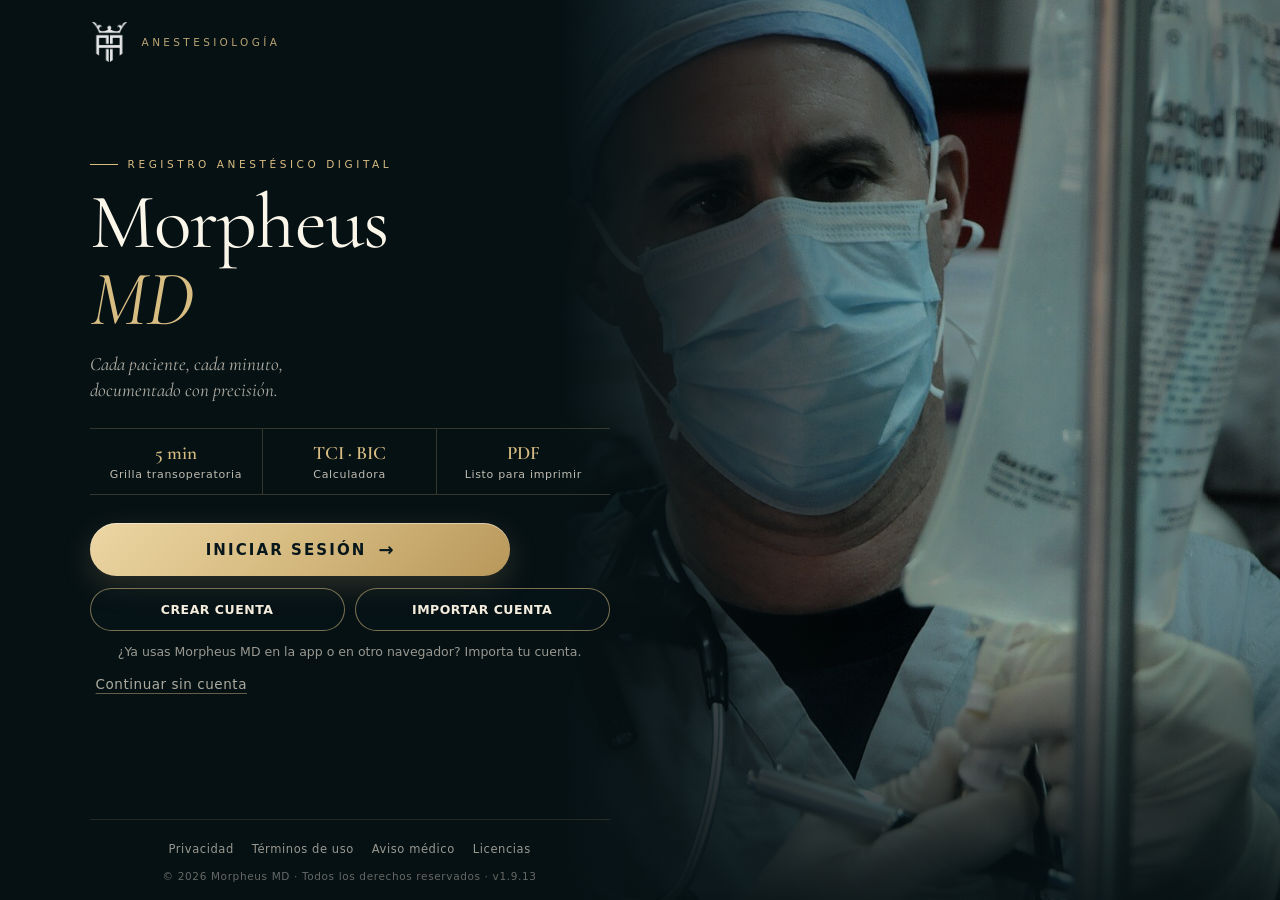
==== commit da221e80: "Add files via upload" ====
--- a/index.html
+++ b/index.html
@@ -19,6 +19,7 @@
   <button id="btnAtras" class="icono" aria-label="Atrás" hidden>&#8592;</button>
   <div id="titulo">Morpheus MD</div>
   <button id="btnSOS" class="icono sos" aria-label="Crisis" title="Crisis: algoritmos de emergencia" hidden>SOS</button>
+  <button id="btnAjustes" class="icono" aria-label="Ajustes" title="Ajustes: perfil, firma, lugares de trabajo" hidden>&#9881;&#xFE0E;</button>
   <button id="btnMenu" class="icono" aria-label="Menú">&#8942;</button>
 </header>
 <nav id="secciones" hidden></nav>
--- a/css/app.css
+++ b/css/app.css
@@ -362,3 +362,32 @@
 ol.guia-items{padding-left:22px}
 .bq-item b{white-space:normal;line-height:1.3}
 .bq-item small.bq-res1{white-space:normal;display:-webkit-box;-webkit-line-clamp:2;-webkit-box-orient:vertical}
+/* Mi farmacia en mezclas */
+.bq-nd{opacity:.5}
+.bq-ndt{display:inline-block;margin-left:6px;font-size:11px;color:var(--suave);border:1px solid var(--borde);border-radius:8px;padding:0 6px;vertical-align:1px}
+/* Asistente de configuración */
+.cf-pasos{display:flex;gap:6px;margin:0 0 12px;flex-wrap:wrap}
+.cf-pasos span{font-size:12.5px;padding:5px 10px;border-radius:14px;background:#fff;border:1px solid var(--borde);color:var(--suave)}
+.cf-pasos span.act{background:var(--pri);color:#fff;border-color:var(--pri)}
+.cf-pasos span.hecho{color:var(--pri);border-color:var(--pri)}
+/* Recorrido guiado */
+#tour{position:fixed;inset:0;z-index:9999}
+#tour.sin-hueco{background:rgba(10,20,24,.62)}
+.tr-hueco{position:fixed;border-radius:14px;box-shadow:0 0 0 9999px rgba(10,20,24,.62);pointer-events:none;transition:all .2s}
+.tr-globo{position:fixed;left:16px;right:16px;max-width:440px;margin:0 auto;background:#fff;border-radius:14px;padding:16px 16px 12px;box-shadow:0 10px 30px rgba(0,0,0,.3)}
+.tr-globo.centro{top:50%;transform:translateY(-50%)}
+.tr-globo h3{margin:4px 0 6px;font-size:17px;color:var(--pri)}
+.tr-globo p{margin:0 0 12px;line-height:1.45;font-size:14.5px}
+.tr-paso{font-size:12px;color:var(--suave)}
+.tr-bot{display:flex;justify-content:space-between;align-items:center;gap:8px}
+/* Avisos de primera vez y guía de uso */
+.tarjeta.tip{border-left:4px solid var(--pri2);background:#f3fafb}
+.tarjeta.tip p{margin:6px 0 10px;font-size:14px;line-height:1.45}
+.ay-tema>summary{font-weight:700;color:var(--pri);cursor:pointer;font-size:15.5px;padding:2px 0}
+.ay-tema[open]>summary{margin-bottom:8px}
+/* Menú por grupos y botón de ajustes */
+.menu-sec{font-size:11.5px;font-weight:700;letter-spacing:.6px;text-transform:uppercase;color:var(--pri2);padding:14px 8px 4px}
+.menu-sec:first-child{padding-top:2px}
+#btnAjustes{font-size:21px}
+#btnAjustes.activo{background:rgba(255,255,255,.18);border-radius:8px}
+.aj-tabs{margin:0 0 12px}
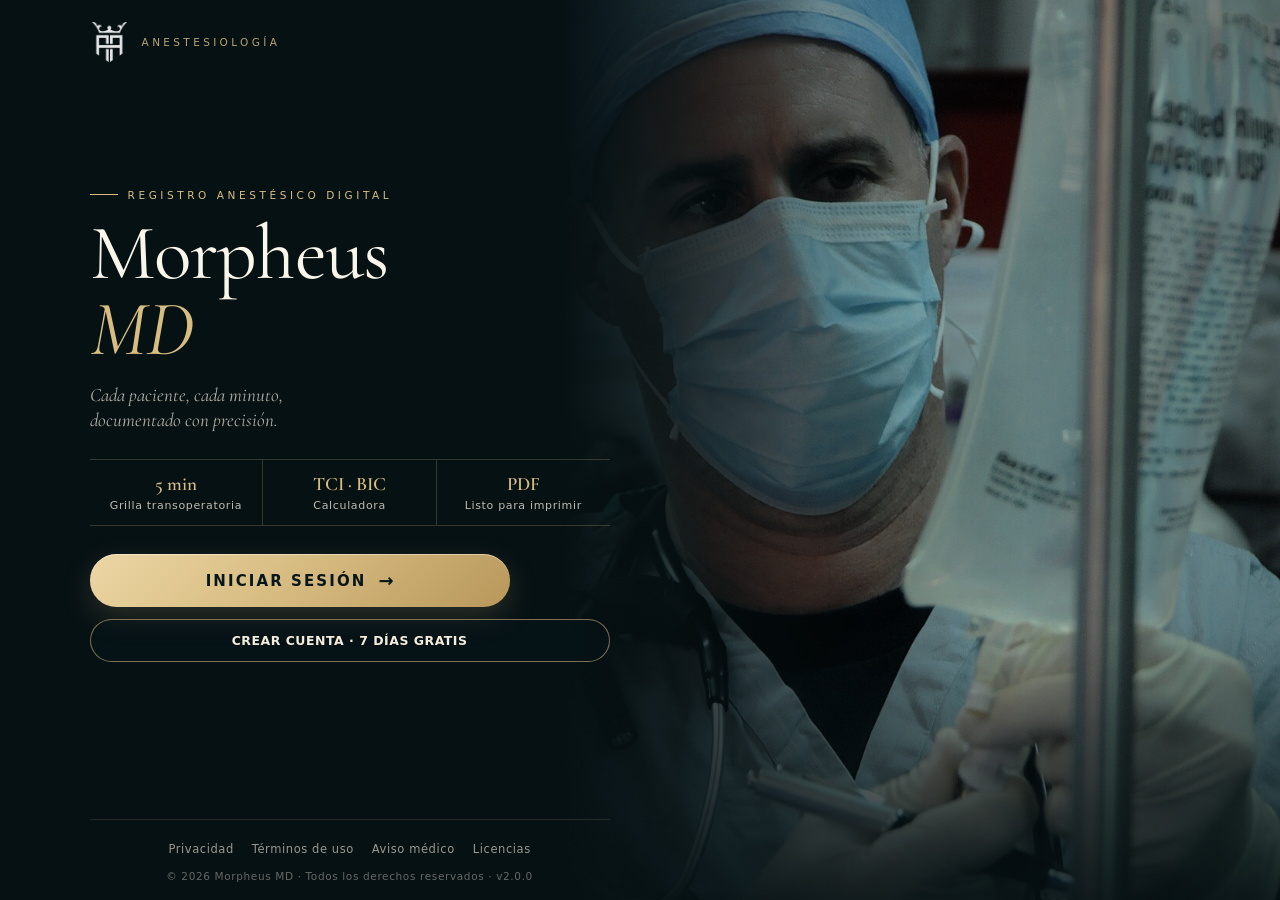
==== commit 90d66a09: "Add files via upload" ====
--- a/index.html
+++ b/index.html
@@ -33,6 +33,9 @@
 <script src="lib/jspdf.umd.min.js"></script>
 <script src="js/imgs.js"></script>
 <script src="js/store.js"></script>
+<script src="lib/supabase.js"></script>
+<script src="js/nube-config.js"></script>
+<script src="js/nube.js"></script>
 <script src="js/cuenta.js"></script>
 <script src="js/legal.js"></script>
 <script src="js/calc.js"></script>
--- a/css/app.css
+++ b/css/app.css
@@ -391,3 +391,18 @@
 #btnAjustes{font-size:21px}
 #btnAjustes.activo{background:rgba(255,255,255,.18);border-radius:8px}
 .aj-tabs{margin:0 0 12px}
+/* 2.0: suscripción y administración */
+.lic-banner{display:block;width:100%;text-align:left;border:1px solid #b9dde3;background:#e8f6f8;color:var(--texto);border-radius:12px;padding:10px 14px;margin:0 0 12px;font:inherit;cursor:pointer}
+.lic-banner b{display:block;color:var(--pri)}
+.lic-banner small{display:block;color:var(--suave);margin-top:2px}
+.lic-banner.lic-mal{background:#fdecea;border-color:#f3b8b2}
+.lic-banner.lic-mal b{color:var(--peligro)}
+.planes{display:flex;gap:10px;flex-wrap:wrap}
+.plan{flex:1;min-width:140px;border:1px solid var(--borde);border-radius:12px;padding:12px;background:#fff}
+.plan b{display:block;color:var(--pri);font-size:16px}
+.plan span{display:block;margin-top:4px}
+.estado-pago{font-size:12px;border-radius:10px;padding:3px 8px;background:#eef2f3;color:var(--suave);white-space:nowrap}
+.estado-pago.aprobado{background:#e6f4ea;color:var(--ok)}
+.estado-pago.rechazado{background:#fdecea;color:var(--peligro)}
+.estado-pago.pendiente{background:#fff4e0;color:#8a5300}
+.adm-bot{display:flex;flex-direction:column;gap:6px}
